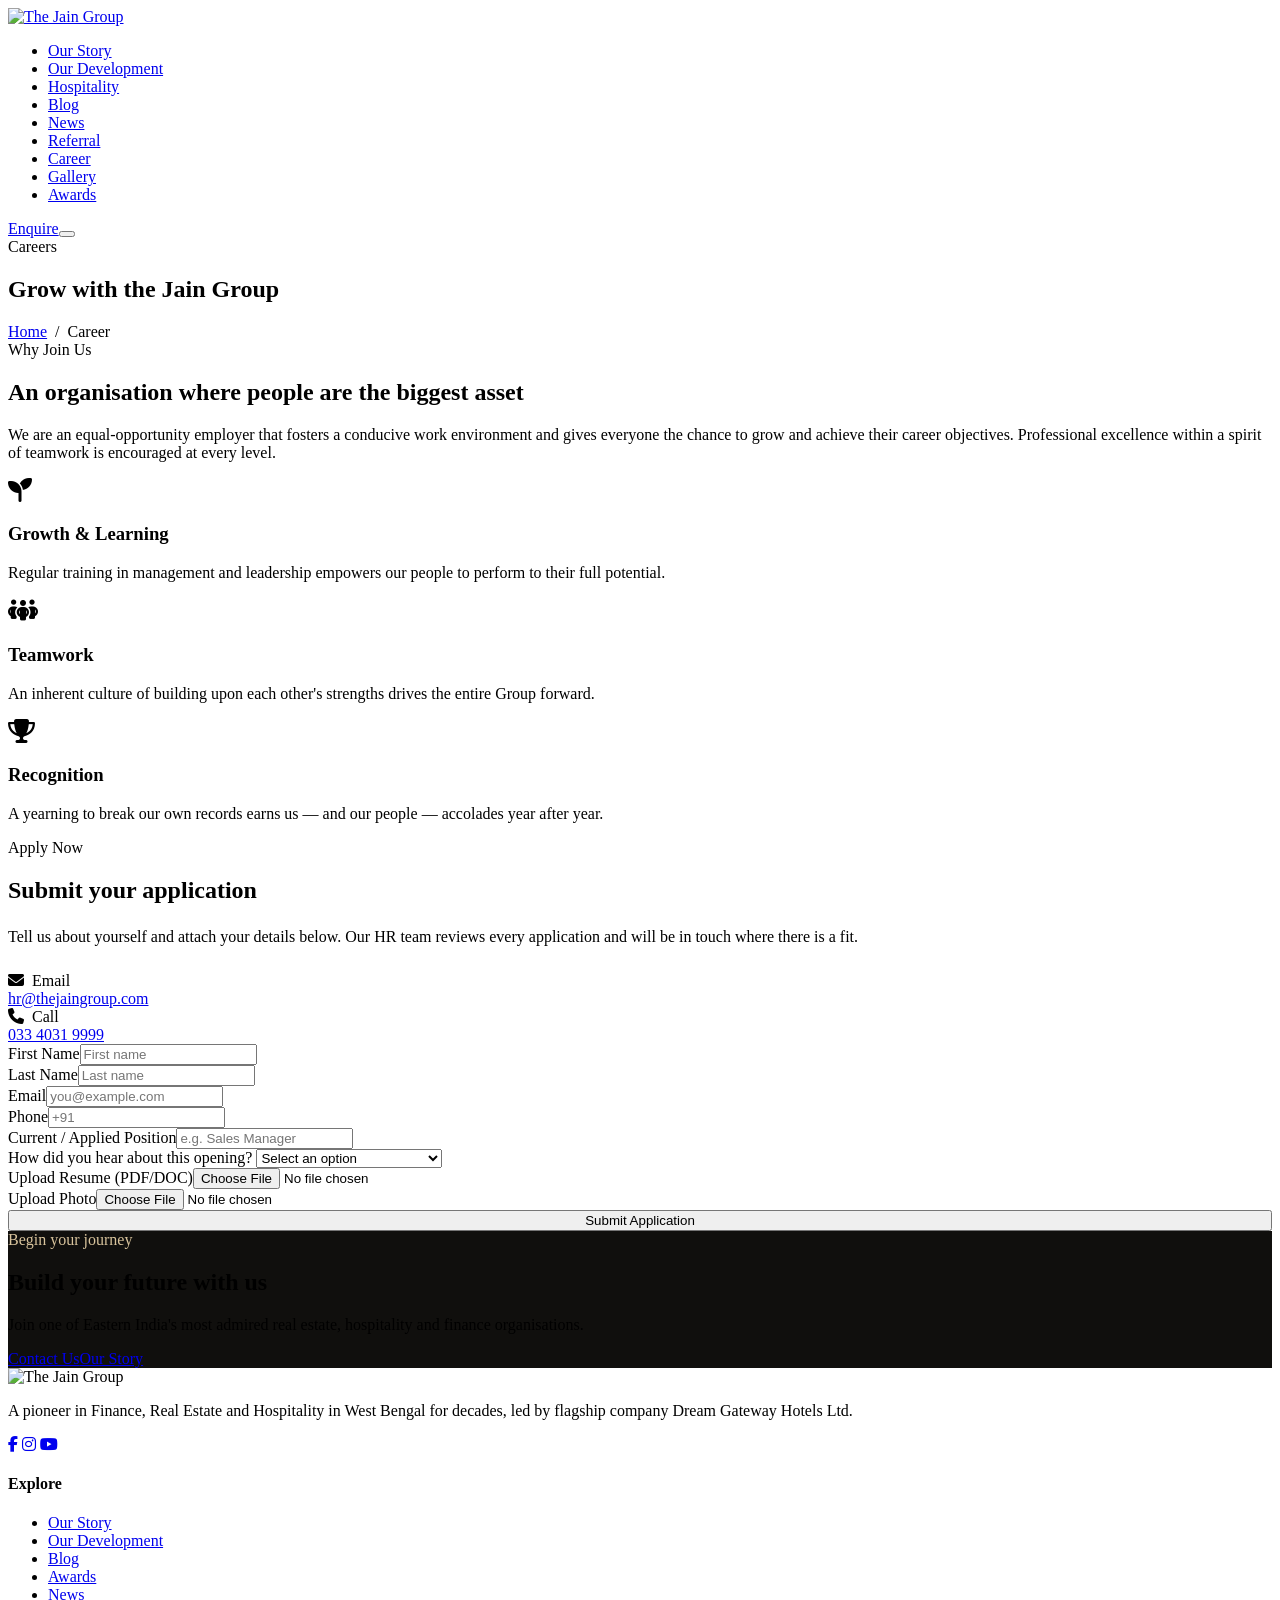
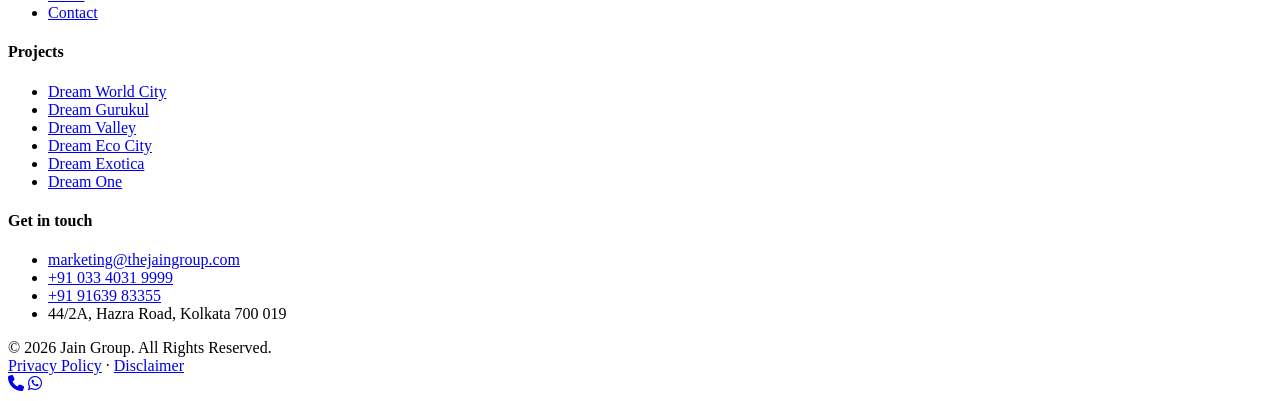
==== career.html @ d40e479f "Add files via upload" ====
<!DOCTYPE html>
<html lang="en">
<head>
<meta charset="UTF-8">
<meta name="viewport" content="width=device-width, initial-scale=1">
<title>Career | The Jain Group</title>
<meta name="description" content="Build your career with the Jain Group — join one of Eastern India's most admired real estate, hospitality and finance organisations.">
<link rel="preconnect" href="https://fonts.googleapis.com">
<link rel="preconnect" href="https://fonts.gstatic.com" crossorigin>
<link href="https://fonts.googleapis.com/css2?family=Marcellus&family=Inter:wght@400;500;600&display=swap" rel="stylesheet">
<link rel="stylesheet" href="https://cdnjs.cloudflare.com/ajax/libs/font-awesome/6.5.1/css/all.min.css">
<link rel="icon" type="image/png" href="favicon.png">
<meta name="author" content="The Jain Group">
<meta name="robots" content="index, follow, max-image-preview:large">
<meta name="keywords" content="Jain Group careers, real estate jobs Kolkata, hospitality jobs Kolkata, work at Jain Group">
<link rel="canonical" href="https://thejaingroup.com/career.html">
<meta property="og:type" content="website">
<meta property="og:site_name" content="The Jain Group">
<meta property="og:title" content="Careers | Work with the Jain Group">
<meta property="og:description" content="Build your career with the Jain Group — join one of Eastern India's most admired real estate, hospitality and finance organisations.">
<meta property="og:url" content="https://thejaingroup.com/career.html">
<meta property="og:image" content="https://thejaingroup.com/images/Our%20Story.jpg">
<meta name="twitter:card" content="summary_large_image">
<meta name="twitter:title" content="Careers | The Jain Group">
<meta name="twitter:description" content="Join one of Eastern India's most admired groups.">
<meta name="twitter:image" content="https://thejaingroup.com/images/Our%20Story.jpg">
<script type="application/ld+json">{"@context":"https://schema.org","@type":"BreadcrumbList","itemListElement":[{"@type":"ListItem","position":1,"name":"Home","item":"https://thejaingroup.com/"},{"@type":"ListItem","position":2,"name":"Career","item":"https://thejaingroup.com/career.html"}]}</script>
<link rel="stylesheet" href="style.css">
</head>
<body>

<header class="site-header">
  <div class="container nav">
    <a href="index.html" class="brand" aria-label="Jain Group — Home"><img src="logo.png" alt="The Jain Group"></a>
    <nav><ul class="nav-links">
      <li><a href="our-story.html">Our Story</a></li>
      <li><a href="our-development.html">Our Development</a></li>
      <li><a href="hospitality.html">Hospitality</a></li>
      <li><a href="blog.html">Blog</a></li>
      <li><a href="news.html">News</a></li>
      <li><a href="referral.html">Referral</a></li>
      <li><a href="career.html" class="active">Career</a></li>
      <li><a href="video-gallery.html">Gallery</a></li>
    <li><a href="awards.html">Awards</a></li></ul></nav>
    <div class="nav-cta"><a href="contact.html" class="btn btn--solid btn--sm">Enquire</a><button class="nav-toggle" aria-label="Menu"><span></span><span></span><span></span></button></div>
  </div>
</header>
<main id="main">
<section class="page-intro">
  <div class="container">
    <span class="eyebrow">Careers</span>
    <h1>Grow with the Jain Group</h1>
    <div class="divider"></div>
    <div class="breadcrumb"><a href="index.html">Home</a> &nbsp;/&nbsp; Career</div>
  </div>
</section>

<section class="section">
  <div class="container">
    <div class="section-head center reveal">
      <span class="eyebrow">Why Join Us</span>
      <h2>An organisation where people are the biggest asset</h2>
      <p>We are an equal-opportunity employer that fosters a conducive work environment and gives everyone the chance to grow and achieve their career objectives. Professional excellence within a spirit of teamwork is encouraged at every level.</p>
    </div>
    <div class="grid grid-3" style="margin-bottom:10px;">
      <div class="value-card reveal"><div class="ic" style="font-size:24px;color:var(--gold-deep);margin-bottom:14px;"><i class="fa-solid fa-seedling"></i></div><h3>Growth &amp; Learning</h3><p>Regular training in management and leadership empowers our people to perform to their full potential.</p></div>
      <div class="value-card reveal"><div class="ic" style="font-size:24px;color:var(--gold-deep);margin-bottom:14px;"><i class="fa-solid fa-people-group"></i></div><h3>Teamwork</h3><p>An inherent culture of building upon each other's strengths drives the entire Group forward.</p></div>
      <div class="value-card reveal"><div class="ic" style="font-size:24px;color:var(--gold-deep);margin-bottom:14px;"><i class="fa-solid fa-trophy"></i></div><h3>Recognition</h3><p>A yearning to break our own records earns us — and our people — accolades year after year.</p></div>
    </div>
  </div>
</section>

<section class="section section--paper2">
  <div class="container contact-grid">
    <div class="contact-info reveal">
      <div class="section-head" style="margin-bottom:24px;"><span class="eyebrow">Apply Now</span><h2>Submit your application</h2></div>
      <p style="color:var(--muted);margin-bottom:26px;">Tell us about yourself and attach your details below. Our HR team reviews every application and will be in touch where there is a fit.</p>
      <div class="ci-block"><div class="ci-label"><i class="fa-solid fa-envelope"></i> &nbsp;Email</div><div class="ci-value"><a href="mailto:hr@thejaingroup.com">hr@thejaingroup.com</a></div></div>
      <div class="ci-block"><div class="ci-label"><i class="fa-solid fa-phone"></i> &nbsp;Call</div><div class="ci-value"><a href="tel:03340319999">033 4031 9999</a></div></div>
    </div>

    <div class="reveal">
      <form class="form" id="enquiryForm" data-form="career" novalidate>
        <div class="form-row">
          <div class="field"><label for="fn">First Name</label><input type="text" id="fn" name="fn" placeholder="First name" required></div>
          <div class="field"><label for="ln">Last Name</label><input type="text" id="ln" name="ln" placeholder="Last name" required></div>
        </div>
        <div class="form-row">
          <div class="field"><label for="em">Email</label><input type="email" id="em" name="em" placeholder="you@example.com" required></div>
          <div class="field"><label for="ph">Phone</label><input type="tel" id="ph" name="ph" placeholder="+91" required></div>
        </div>
        <div class="field"><label for="pos">Current / Applied Position</label><input type="text" id="pos" name="pos" placeholder="e.g. Sales Manager"></div>
        <div class="field"><label for="src">How did you hear about this opening?</label>
          <select id="src" name="src">
            <option value="">Select an option</option>
            <option>Company website</option>
            <option>LinkedIn</option>
            <option>Job portal</option>
            <option>Referral</option>
            <option>Newspaper / Advertisement</option>
            <option>Other</option>
          </select>
        </div>
        <div class="form-row">
          <div class="field"><label for="cv">Upload Resume (PDF/DOC)</label><input type="file" id="cv" name="cv" accept=".pdf,.doc,.docx"></div>
          <div class="field"><label for="pic">Upload Photo</label><input type="file" id="pic" name="pic" accept="image/*"></div>
        </div>
        <button type="submit" class="btn btn--solid" style="width:100%;justify-content:center;">Submit Application</button>
        <p class="form-note" style="display:none;margin-top:18px;color:var(--gold-deep);font-weight:500;"></p>
      </form>
    </div>
  </div>
</section>

<section class="section section--ink cta-band" style="background:#100f0d;">
  <div class="container">
    <span class="eyebrow reveal" style="color:#d8c39c;">Begin your journey</span>
    <h2 class="reveal">Build your future with us</h2>
    <p class="reveal">Join one of Eastern India's most admired real estate, hospitality and finance organisations.</p>
    <div class="actions reveal"><a href="contact.html" class="btn btn--gold">Contact Us</a><a href="our-story.html" class="btn btn--ghost-light">Our Story</a></div>
  </div>
</section>

</main>
<footer class="site-footer">
  <div class="container">
    <div class="footer-top">
      <div>
        <img class="f-logo" src="logo.png" alt="The Jain Group">
        <p>A pioneer in Finance, Real Estate and Hospitality in West Bengal for decades, led by flagship company Dream Gateway Hotels Ltd.</p>
        <div class="social-row">
          <a href="https://www.facebook.com/thejaingroup/" target="_blank" rel="noopener" aria-label="Facebook"><i class="fa-brands fa-facebook-f"></i></a>
          <a href="https://www.instagram.com/jaingroupofficial/" target="_blank" rel="noopener" aria-label="Instagram"><i class="fa-brands fa-instagram"></i></a>
          <a href="https://www.youtube.com/user/marketing2014/videos" target="_blank" rel="noopener" aria-label="YouTube"><i class="fa-brands fa-youtube"></i></a>
        </div>
      </div>
      <div class="footer-col"><h4>Explore</h4><ul><li><a href="our-story.html">Our Story</a></li><li><a href="our-development.html">Our Development</a></li><li><a href="blog.html">Blog</a></li><li><a href="awards.html">Awards</a></li><li><a href="news.html">News</a></li><li><a href="contact.html">Contact</a></li></ul></div>
      <div class="footer-col"><h4>Projects</h4><ul>
        <li><a href="our-development.html">Dream World City</a></li>
        <li><a href="our-development.html">Dream Gurukul</a></li>
        <li><a href="our-development.html">Dream Valley</a></li>
        <li><a href="our-development.html">Dream Eco City</a></li>
        <li><a href="our-development.html">Dream Exotica</a></li>
        <li><a href="our-development.html">Dream One</a></li>
      </ul></div>
      <div class="footer-col"><h4>Get in touch</h4><ul><li><a href="mailto:marketing@thejaingroup.com">marketing@thejaingroup.com</a></li><li><a href="tel:03340319999">+91 033 4031 9999</a></li><li><a href="tel:9163983355">+91 91639 83355</a></li><li>44/2A, Hazra Road, Kolkata 700 019</li></ul></div>
    </div>
    <div class="footer-bottom"><div>© <span id="yr"></span> Jain Group. All Rights Reserved.</div><div><a href="privacy-policy.html">Privacy Policy</a> · <a href="disclaimer.html">Disclaimer</a></div></div>
  </div>
</footer>

<div class="fab-stack">
  <a class="fab fab--call" href="tel:9163983355" aria-label="Call us"><i class="fa-solid fa-phone"></i></a>
  <a class="fab fab--wa" href="https://wa.me/919163983355?text=Interested%20in%20Jain%20Group" target="_blank" rel="noopener" aria-label="WhatsApp"><i class="fa-brands fa-whatsapp"></i></a>
</div>

<script>document.getElementById('yr').textContent=new Date().getFullYear();</script>
<script src="script.js"></script>
</body>
</html>
                               
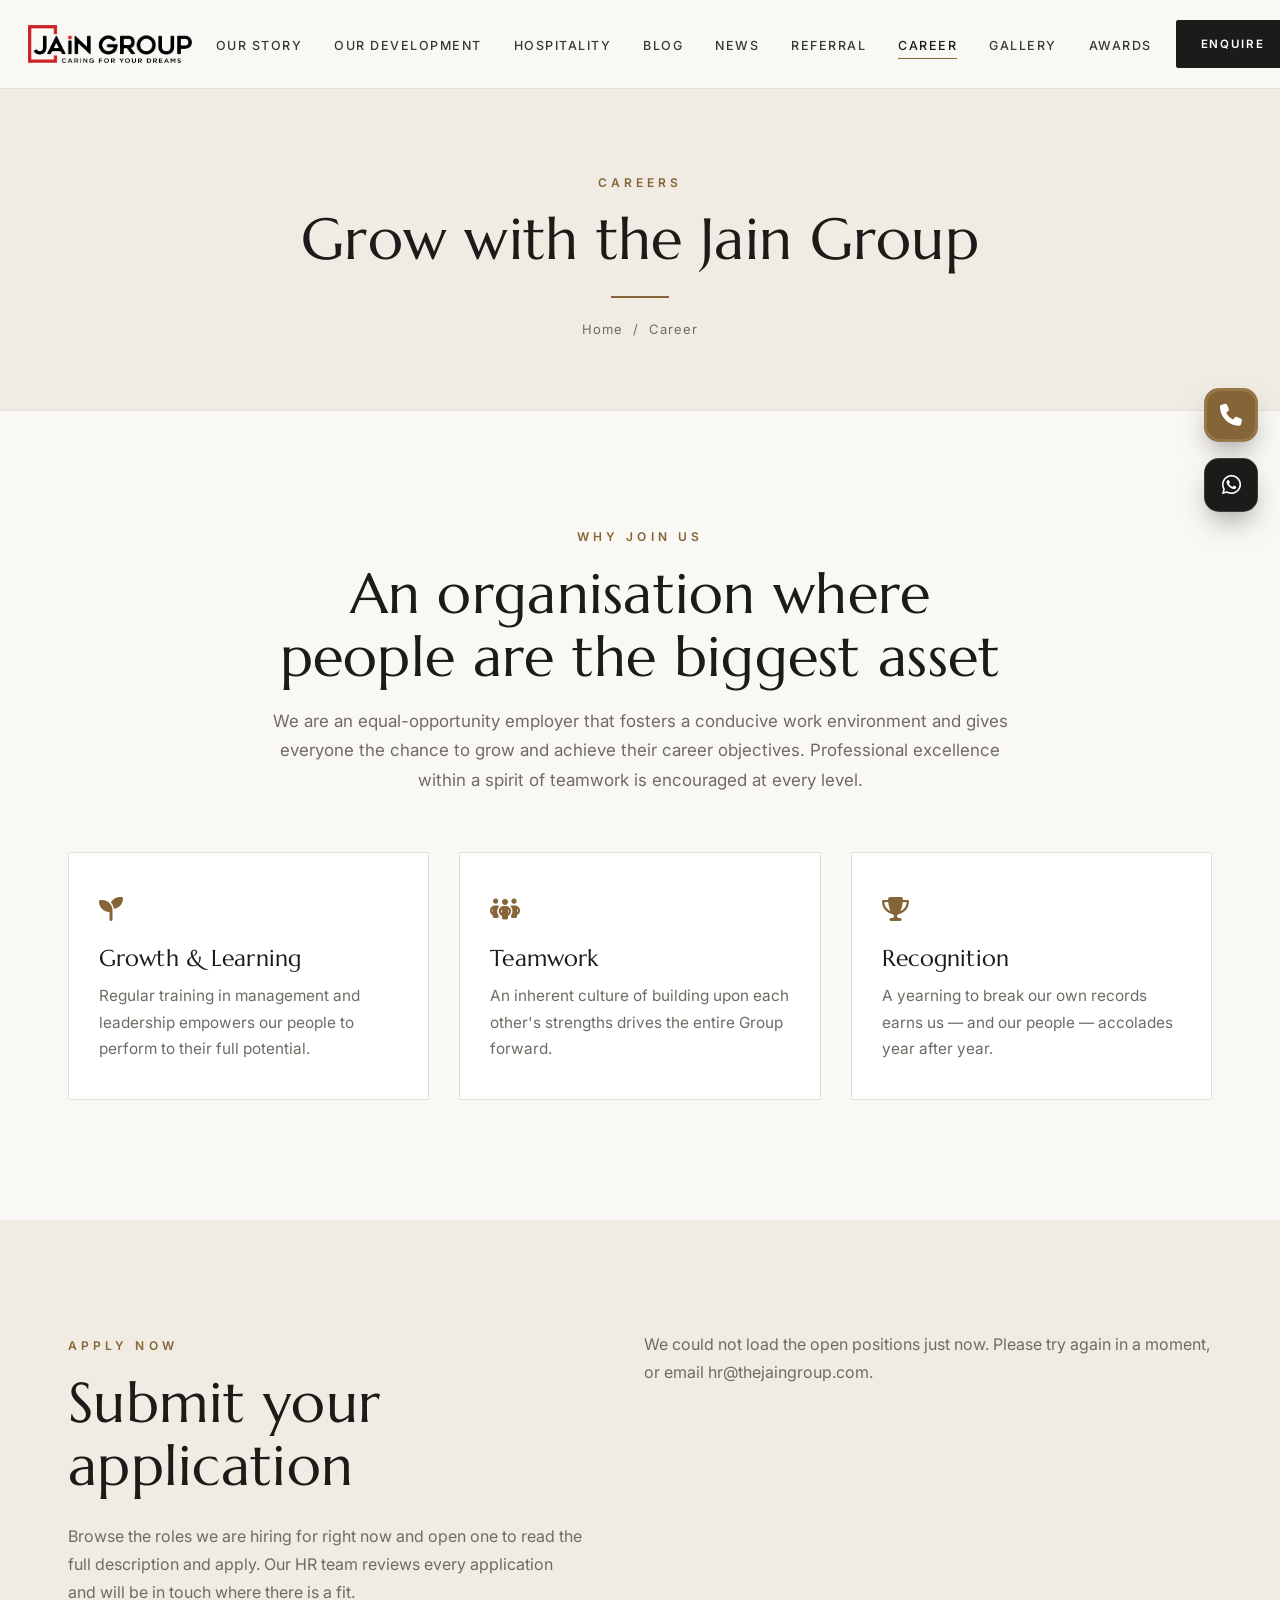
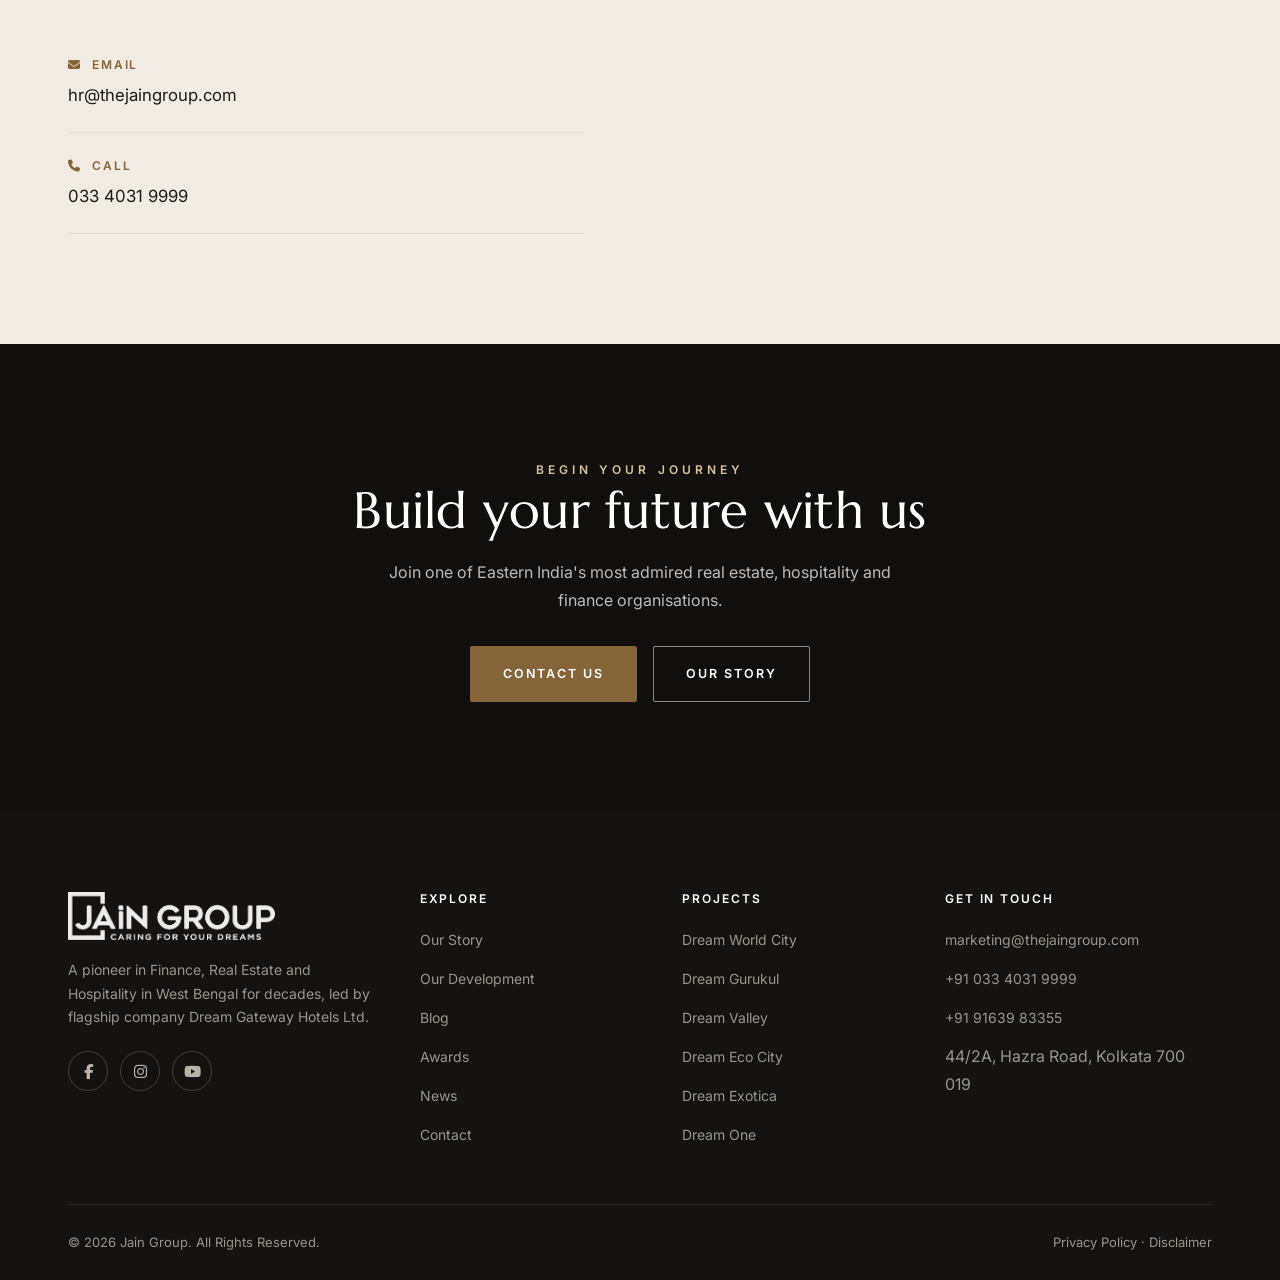
==== commit 33628357: "Careers page: list the open positions instead of a blank application form The Apply Now section held" ====
--- a/career.html
+++ b/career.html
@@ -74,40 +74,27 @@
   <div class="container contact-grid">
     <div class="contact-info reveal">
       <div class="section-head" style="margin-bottom:24px;"><span class="eyebrow">Apply Now</span><h2>Submit your application</h2></div>
-      <p style="color:var(--muted);margin-bottom:26px;">Tell us about yourself and attach your details below. Our HR team reviews every application and will be in touch where there is a fit.</p>
+      <p style="color:var(--muted);margin-bottom:26px;">Browse the roles we are hiring for right now and open one to read the full description and apply. Our HR team reviews every application and will be in touch where there is a fit.</p>
       <div class="ci-block"><div class="ci-label"><i class="fa-solid fa-envelope"></i> &nbsp;Email</div><div class="ci-value"><a href="mailto:hr@thejaingroup.com">hr@thejaingroup.com</a></div></div>
       <div class="ci-block"><div class="ci-label"><i class="fa-solid fa-phone"></i> &nbsp;Call</div><div class="ci-value"><a href="tel:03340319999">033 4031 9999</a></div></div>
     </div>
 
     <div class="reveal">
-      <form class="form" id="enquiryForm" data-form="career" novalidate>
-        <div class="form-row">
-          <div class="field"><label for="fn">First Name</label><input type="text" id="fn" name="fn" placeholder="First name" required></div>
-          <div class="field"><label for="ln">Last Name</label><input type="text" id="ln" name="ln" placeholder="Last name" required></div>
-        </div>
-        <div class="form-row">
-          <div class="field"><label for="em">Email</label><input type="email" id="em" name="em" placeholder="you@example.com" required></div>
-          <div class="field"><label for="ph">Phone</label><input type="tel" id="ph" name="ph" placeholder="+91" required></div>
-        </div>
-        <div class="field"><label for="pos">Current / Applied Position</label><input type="text" id="pos" name="pos" placeholder="e.g. Sales Manager"></div>
-        <div class="field"><label for="src">How did you hear about this opening?</label>
-          <select id="src" name="src">
-            <option value="">Select an option</option>
-            <option>Company website</option>
-            <option>LinkedIn</option>
-            <option>Job portal</option>
-            <option>Referral</option>
-            <option>Newspaper / Advertisement</option>
-            <option>Other</option>
-          </select>
-        </div>
-        <div class="form-row">
-          <div class="field"><label for="cv">Upload Resume (PDF/DOC)</label><input type="file" id="cv" name="cv" accept=".pdf,.doc,.docx"></div>
-          <div class="field"><label for="pic">Upload Photo</label><input type="file" id="pic" name="pic" accept="image/*"></div>
-        </div>
-        <button type="submit" class="btn btn--solid" style="width:100%;justify-content:center;">Submit Application</button>
-        <p class="form-note" style="display:none;margin-top:18px;color:var(--gold-deep);font-weight:500;"></p>
-      </form>
+      <!-- THE OPEN POSITIONS, in place of a blank application form.
+
+           The form that used to sit here asked for a name, a CV and a free-text "position you are
+           applying for" - which meant somebody could apply for a role that was never open, and
+           every application arrived needing a human to work out what it was for. Each position now
+           has its own page with its own description, and applying happens there, against a real
+           requisition. That is also what makes the application land in the right place by itself.
+
+           The list is fetched, not written into this file, so a position opening or closing changes
+           this page with no edit and no deploy. There is still no database key on this site: the
+           career-apply function answers with the title, department, location, vacancies and the
+           slug to open, and nothing else. -->
+      <div id="openRoles" class="open-roles" aria-live="polite">
+        <p style="color:var(--muted);">Loading open positions&hellip;</p>
+      </div>
     </div>
   </div>
 </section>
@@ -154,7 +141,78 @@
   <a class="fab fab--wa" href="https://wa.me/919163983355?text=Interested%20in%20Jain%20Group" target="_blank" rel="noopener" aria-label="WhatsApp"><i class="fa-brands fa-whatsapp"></i></a>
 </div>
 
+<style>
+  .open-roles .role-card{display:flex;align-items:center;gap:18px;justify-content:space-between;
+    background:#fff;border:1px solid rgba(0,0,0,.09);border-radius:10px;padding:18px 20px;
+    margin-bottom:12px;transition:border-color .18s,box-shadow .18s,transform .18s}
+  .open-roles .role-card:hover{border-color:var(--gold-deep);box-shadow:0 6px 22px rgba(0,0,0,.07);
+    transform:translateY(-1px)}
+  .open-roles .role-title{font-size:17px;font-weight:600;margin:0 0 6px}
+  .open-roles .role-meta{color:var(--muted);font-size:13.5px;margin:0}
+  .open-roles .role-meta span{white-space:nowrap}
+  .open-roles .role-meta span+span:before{content:"\00b7";margin:0 8px}
+  .open-roles .role-go{flex:none}
+  @media(max-width:560px){
+    .open-roles .role-card{flex-direction:column;align-items:flex-start;gap:12px}
+    .open-roles .role-go{width:100%;justify-content:center}
+  }
+</style>
 <script>document.getElementById('yr').textContent=new Date().getFullYear();</script>
+<script>
+/* Open positions for the Apply Now section. Same single endpoint the individual position pages
+   use - no database key on this site. */
+(function () {
+  var API = 'https://rkxsgtauigjrpcjkmccu.supabase.co/functions/v1/career-apply';
+  var box = document.getElementById('openRoles');
+  if (!box) return;
+
+  function esc(v) {
+    return String(v == null ? '' : v)
+      .replace(/&/g, '&amp;').replace(/</g, '&lt;').replace(/>/g, '&gt;')
+      .replace(/"/g, '&quot;');
+  }
+  // Everything here is written by HR, but it is still put on a public page through innerHTML, so
+  // it is escaped the same as anything else would be.
+  function card(p) {
+    var bits = [];
+    if (p.department) bits.push('<span>' + esc(p.department) + '</span>');
+    if (p.location)   bits.push('<span>' + esc(p.location) + '</span>');
+    if (p.experience) bits.push('<span>' + esc(p.experience) + '</span>');
+    if (p.vacancies)  bits.push('<span>' + esc(p.vacancies) + ' opening' + (String(p.vacancies) === '1' ? '' : 's') + '</span>');
+    // career-position.html, not career-post.html: that is the page that is actually deployed, and
+    // the one JAIN-E's own 'Careers Page link' points at. It renders whichever position ?slug= names.
+    var href = 'career-position.html?slug=' + encodeURIComponent(p.slug || '');
+    return '<div class="role-card">'
+      + '<div><h3 class="role-title">' + esc(p.job_title || 'Open position') + '</h3>'
+      + '<p class="role-meta">' + (bits.join('') || '&nbsp;') + '</p></div>'
+      + '<a class="btn btn--solid btn--sm role-go" href="' + href + '">View &amp; Apply</a>'
+      + '</div>';
+  }
+  function message(text) {
+    box.innerHTML = '<p style="color:var(--muted);">' + esc(text) + '</p>';
+  }
+
+  fetch(API, {
+    method: 'POST',
+    headers: { 'Content-Type': 'application/json' },
+    body: JSON.stringify({ action: 'list' })
+  })
+    .then(function (r) { return r.json(); })
+    .then(function (out) {
+      var list = (out && out.positions) || [];
+      if (!list.length) {
+        /* Nothing open is a normal state, not a failure. The email and phone number are in the
+           column beside this one, so there is still somewhere to go. */
+        message('There are no open positions at the moment. Do write to us anyway — we are always glad to hear from good people.');
+        return;
+      }
+      box.innerHTML = list.map(card).join('');
+    })
+    .catch(function () {
+      message('We could not load the open positions just now. Please try again in a moment, or email hr@thejaingroup.com.');
+    });
+})();
+</script>
 <script src="script.js"></script>
 </body>
 </html>
--- a/style.css
+++ b/style.css
@@ -0,0 +1,417 @@
+/* ============================================================
+   The Jain Group — Premium redesign v2
+   Display: Marcellus · Body: Inter · Refined neutrals
+   ============================================================ */
+
+:root {
+  --ink:#1c1b19; --ink-soft:#3a3834; --muted:#6f6b64;
+  --line:#e4dfd6; --paper:#faf8f4; --paper-2:#f1ece3; --white:#fff;
+  --gold:#a9854f; --gold-deep:#856437;
+  --shadow:0 18px 50px -25px rgba(28,27,25,.45);
+  --shadow-sm:0 10px 30px -18px rgba(28,27,25,.4);
+  --serif:"Marcellus",Georgia,"Times New Roman",serif;
+  --sans:"Inter",-apple-system,BlinkMacSystemFont,"Segoe UI",sans-serif;
+  --container:1200px; --radius:2px; --ease:cubic-bezier(.22,.61,.36,1);
+}
+*,*::before,*::after{box-sizing:border-box;margin:0;padding:0;-webkit-tap-highlight-color:transparent;}
+html{scroll-behavior:smooth;}
+:focus{outline:none;}
+:focus-visible{outline:2px solid var(--gold-deep);outline-offset:2px;border-radius:2px;}
+button,a,input,select,textarea,.tab-btn,.nav-toggle{-webkit-tap-highlight-color:transparent;}
+body{font-family:var(--sans);color:var(--ink-soft);background:var(--paper);line-height:1.75;font-size:16px;-webkit-font-smoothing:antialiased;overflow-x:hidden;}
+img{max-width:100%;display:block;}
+a{color:inherit;text-decoration:none;}
+h1,h2,h3,h4{font-family:var(--serif);color:var(--ink);font-weight:400;line-height:1.12;letter-spacing:.005em;}
+.container{width:100%;max-width:var(--container);margin:0 auto;padding:0 28px;}
+.eyebrow{font-family:var(--sans);font-size:12px;letter-spacing:.34em;text-transform:uppercase;color:var(--gold-deep);font-weight:600;display:inline-block;}
+
+.section{padding:110px 0;}
+.section--tight{padding:84px 0;}
+.section--paper2{background:var(--paper-2);}
+.section--ink{background:var(--ink);color:#d9d4ca;}
+.section--ink h1,.section--ink h2,.section--ink h3,.section--ink h4{color:#fff;}
+.section-head{max-width:740px;margin-bottom:56px;}
+.section-head.center{margin-left:auto;margin-right:auto;text-align:center;}
+.section-head h2{font-size:clamp(2.3rem,4.6vw,3.5rem);margin:14px 0 18px;}
+.section-head p{color:var(--muted);font-size:1.06rem;}
+
+/* Buttons */
+.btn{display:inline-flex;align-items:center;gap:10px;font-family:var(--sans);font-size:12.5px;font-weight:600;letter-spacing:.16em;text-transform:uppercase;padding:16px 32px;border:1px solid var(--ink);color:var(--ink);background:transparent;cursor:pointer;transition:all .35s var(--ease);border-radius:var(--radius);}
+.btn:hover{background:var(--ink);color:#fff;}
+.btn--solid{background:var(--ink);color:#fff;}
+.btn--solid:hover{background:var(--gold-deep);border-color:var(--gold-deep);}
+.btn--gold{background:var(--gold-deep);border-color:var(--gold-deep);color:#fff;}
+.btn--gold:hover{background:var(--gold);border-color:var(--gold);}
+.btn--ghost-light{border-color:rgba(255,255,255,.5);color:#fff;}
+.btn--ghost-light:hover{background:#fff;color:var(--ink);border-color:#fff;}
+.btn--sm{padding:13px 24px;font-size:11.5px;}
+.link-arrow{font-family:var(--sans);font-size:12.5px;font-weight:600;letter-spacing:.14em;text-transform:uppercase;color:var(--ink);display:inline-flex;align-items:center;gap:9px;transition:gap .3s var(--ease),color .3s;}
+.link-arrow i{font-size:12px;transition:transform .3s var(--ease);}
+.card:hover .link-arrow{color:var(--gold-deep);}
+.card:hover .link-arrow i{transform:translateX(5px);}
+.link-arrow:hover{color:var(--gold-deep);}
+.link-arrow:hover i{transform:translateX(5px);}
+
+/* Header */
+.site-header{position:sticky;top:0;z-index:100;background:rgba(250,248,244,.9);backdrop-filter:blur(12px);border-bottom:1px solid var(--line);transition:background .3s,box-shadow .3s;}
+.site-header.scrolled{box-shadow:var(--shadow-sm);}
+.site-header .container{max-width:none;}
+.nav{display:flex;align-items:center;justify-content:space-between;height:88px;gap:24px;}
+.nav>nav{flex:1;display:flex;justify-content:center;}
+.brand{display:flex;align-items:center;flex-shrink:0;}
+.brand img{height:38px;width:auto;}
+.nav-links{display:flex;align-items:center;gap:32px;list-style:none;}
+.nav-toggle.open span:nth-child(1){transform:translateY(7px) rotate(45deg);}
+.nav-toggle.open span:nth-child(2){opacity:0;}
+.nav-toggle.open span:nth-child(3){transform:translateY(-7px) rotate(-45deg);}
+.nav-links a{font-family:var(--sans);font-size:12.5px;font-weight:500;letter-spacing:.12em;text-transform:uppercase;color:var(--ink-soft);position:relative;padding:6px 0;transition:color .25s;white-space:nowrap;}
+.nav-links a::after{content:"";position:absolute;left:0;bottom:0;width:0;height:1px;background:var(--gold-deep);transition:width .3s var(--ease);}
+.nav-links a:hover,.nav-links a.active{color:var(--ink);}
+.nav-links a:hover::after,.nav-links a.active::after{width:100%;}
+.nav-cta{display:flex;align-items:center;gap:16px;}
+.nav-toggle{display:none;flex-direction:column;gap:5px;background:none;border:none;cursor:pointer;padding:8px;}
+.nav-toggle span{width:24px;height:2px;background:var(--ink);transition:.3s;}
+
+/* Hero — clean image, no overlay text */
+.hero{position:relative;height:90vh;min-height:560px;overflow:hidden;}
+.hero img{width:100%;height:100%;object-fit:cover;}
+.hero::after{content:"";position:absolute;inset:0;background:linear-gradient(180deg,rgba(20,19,17,.12) 0%,rgba(20,19,17,0) 30%,rgba(20,19,17,.28) 100%);}
+.hero__cue{position:absolute;left:50%;bottom:26px;transform:translateX(-50%);z-index:2;color:rgba(255,255,255,.85);font-size:20px;animation:bob 2s var(--ease) infinite;}
+@keyframes bob{0%,100%{transform:translate(-50%,0);}50%{transform:translate(-50%,8px);}}
+
+/* Page intro (subpages) — no photo, refined */
+.page-intro{background:var(--paper-2);border-bottom:1px solid var(--line);padding:78px 0 70px;text-align:center;}
+.page-intro h1{font-size:clamp(2.2rem,4.6vw,3.6rem);margin-top:12px;}
+.page-intro .divider{width:58px;height:2px;background:var(--gold-deep);margin:24px auto 0;}
+.breadcrumb{font-size:13px;letter-spacing:.08em;color:var(--muted);margin-top:20px;}
+.breadcrumb a:hover{color:var(--ink);}
+
+/* Cards */
+.grid{display:grid;gap:30px;}
+.grid-3{grid-template-columns:repeat(3,1fr);}
+.grid-2{grid-template-columns:repeat(2,1fr);}
+.card{background:var(--white);border:1px solid var(--line);border-radius:var(--radius);overflow:hidden;transition:transform .45s var(--ease),box-shadow .45s var(--ease);display:flex;flex-direction:column;color:inherit;}
+.card:hover{transform:translateY(-6px);box-shadow:var(--shadow);}
+.card__media{position:relative;aspect-ratio:4/3;overflow:hidden;}
+.card__media img{width:100%;height:100%;object-fit:cover;transition:transform .8s var(--ease);}
+.card:hover .card__media img{transform:scale(1.06);}
+.card__tag{position:absolute;top:16px;left:16px;background:rgba(255,255,255,.92);color:var(--ink);font-size:10.5px;letter-spacing:.14em;text-transform:uppercase;font-weight:600;padding:7px 13px;border-radius:2px;}
+.card__tag--sold{background:var(--ink);color:#fff;}
+.card__body{padding:26px 26px 28px;display:flex;flex-direction:column;flex:1;}
+.card__body h3{font-size:1.7rem;margin-bottom:4px;}
+.card__loc{font-size:13px;color:var(--muted);letter-spacing:.04em;margin-bottom:16px;}
+.card__meta{list-style:none;border-top:1px solid var(--line);padding-top:16px;margin-bottom:20px;display:grid;gap:8px;}
+.card__meta li{display:flex;justify-content:space-between;font-size:13.5px;gap:14px;}
+.card__meta li span:first-child{color:var(--muted);}
+.card__meta li span:last-child{color:var(--ink);font-weight:500;text-align:right;}
+.card__price{font-family:var(--serif);font-size:1.4rem;color:var(--gold-deep);margin-bottom:18px;}
+.card .link-arrow{margin-top:auto;}
+
+/* Horizontal scroller (Exclusive Offers) */
+.scroller{position:relative;}
+.scroller-head{display:flex;justify-content:space-between;align-items:flex-end;gap:24px;margin-bottom:34px;flex-wrap:wrap;}
+.scroller-controls{display:flex;gap:10px;}
+.scroller-controls button{width:48px;height:48px;border-radius:50%;border:1px solid var(--line);background:var(--white);color:var(--ink);cursor:pointer;font-size:15px;display:flex;align-items:center;justify-content:center;transition:.25s;}
+.scroller-controls button:hover{background:var(--ink);color:#fff;border-color:var(--ink);}
+.offers-track{display:flex;gap:26px;overflow-x:auto;scroll-snap-type:x mandatory;padding:6px 2px 24px;scroll-behavior:smooth;-webkit-overflow-scrolling:touch;}
+.offers-track::-webkit-scrollbar{height:5px;}
+.offers-track::-webkit-scrollbar-track{background:var(--line);border-radius:10px;}
+.offers-track::-webkit-scrollbar-thumb{background:var(--gold-deep);border-radius:10px;}
+.offers-track .card{flex:0 0 350px;scroll-snap-align:start;}
+@media (max-width:480px){.offers-track .card{flex:0 0 84%;}}
+
+/* Feature split */
+.feature-split{display:grid;grid-template-columns:1.05fr .95fr;gap:64px;align-items:center;}
+.feature-split__media{position:relative;}
+.feature-split__media img{border-radius:var(--radius);box-shadow:var(--shadow);aspect-ratio:4/3;object-fit:cover;width:100%;}
+.feature-split__media .badge{position:absolute;bottom:-28px;right:-10px;background:var(--ink);color:#fff;padding:26px 30px;border-radius:var(--radius);box-shadow:var(--shadow);}
+.feature-split__media .badge .n{font-family:var(--serif);font-size:2.6rem;line-height:1;color:#fff;}
+.feature-split__media .badge .l{font-size:11px;letter-spacing:.16em;text-transform:uppercase;color:rgba(255,255,255,.75);margin-top:6px;}
+.feature-split h2{font-size:clamp(2rem,4vw,3rem);margin:14px 0 22px;}
+.feature-split p{color:var(--muted);margin-bottom:18px;}
+
+/* Legacy section (icons) — light treatment */
+.legacy{display:grid;grid-template-columns:repeat(4,1fr);gap:28px;}
+.legacy .item{text-align:center;padding:18px 14px;}
+.legacy .ic{width:78px;height:78px;border-radius:50%;border:1px solid var(--line);background:var(--white);display:flex;align-items:center;justify-content:center;margin:0 auto 22px;color:var(--gold-deep);font-size:27px;transition:.35s var(--ease);box-shadow:var(--shadow-sm);}
+.legacy .item:hover .ic{background:var(--gold-deep);border-color:var(--gold-deep);color:#fff;transform:translateY(-4px);}
+.legacy .n{font-family:var(--serif);font-size:clamp(2.4rem,4vw,3.3rem);color:var(--ink);line-height:1;}
+.legacy .l{font-size:12px;letter-spacing:.16em;text-transform:uppercase;color:var(--muted);margin-top:12px;}
+
+/* Why Jain Group */
+.why-grid{gap:44px 30px;}
+.why-item{padding:4px 2px;}
+.why-ic{width:64px;height:64px;border-radius:50%;border:1px solid rgba(255,255,255,.16);display:flex;align-items:center;justify-content:center;color:var(--gold);font-size:25px;margin-bottom:22px;transition:.35s var(--ease);}
+.why-item:hover .why-ic{background:var(--gold-deep);border-color:var(--gold-deep);color:#fff;transform:translateY(-5px);}
+.why-item h3{font-size:1.5rem;margin-bottom:10px;}
+.why-item p{color:rgba(255,255,255,.66);font-size:.97rem;line-height:1.7;}
+
+/* Awards & Recognition */
+.awards-grid{gap:30px;}
+.award-card{background:var(--white);border:1px solid var(--line);border-radius:var(--radius);padding:40px 30px;text-align:center;transition:transform .4s var(--ease),box-shadow .4s var(--ease);}
+.award-card:hover{transform:translateY(-6px);box-shadow:var(--shadow);}
+.award-ic{width:68px;height:68px;border-radius:50%;background:var(--paper-2);color:var(--gold-deep);display:flex;align-items:center;justify-content:center;font-size:28px;margin:0 auto 20px;transition:.35s var(--ease);}
+.award-card:hover .award-ic{background:var(--gold-deep);color:#fff;transform:translateY(-3px);}
+.award-year{font-family:var(--sans);font-size:11.5px;letter-spacing:.2em;text-transform:uppercase;color:var(--gold-deep);font-weight:600;margin-bottom:8px;}
+.award-card h3{font-size:1.4rem;margin-bottom:8px;line-height:1.2;}
+.award-card p{color:var(--muted);font-size:.95rem;}
+
+/* Blog listing */
+.blog-card .card__media{aspect-ratio:16/10;}
+.blog-card .card__tag{background:rgba(20,19,17,.82);color:#fff;}
+.blog-date{font-size:11.5px;letter-spacing:.12em;text-transform:uppercase;color:var(--gold-deep);font-weight:600;margin-bottom:10px;}
+.blog-card h3{font-size:1.4rem;line-height:1.22;margin-bottom:10px;}
+.blog-excerpt{color:var(--muted);font-size:.95rem;margin-bottom:18px;line-height:1.65;}
+.blog-empty{text-align:center;color:var(--muted);padding:40px 0;}
+.blog-card{animation:cardIn .5s var(--ease);}
+@keyframes cardIn{from{opacity:0;transform:translateY(16px);}to{opacity:1;transform:none;}}
+.blog-pagination{display:flex;justify-content:center;gap:8px;margin-top:54px;flex-wrap:wrap;}
+.page-btn{min-width:44px;height:44px;border:1px solid var(--line);background:var(--white);color:var(--ink-soft);font-family:var(--sans);font-size:14px;font-weight:500;border-radius:2px;cursor:pointer;display:flex;align-items:center;justify-content:center;transition:.2s;padding:0 12px;}
+.page-btn:hover:not(:disabled){border-color:var(--gold-deep);color:var(--gold-deep);}
+.page-btn.active{background:var(--ink);color:#fff;border-color:var(--ink);}
+.page-btn:disabled{opacity:.4;cursor:not-allowed;}
+
+/* Blog post */
+.post-wrap{max-width:820px;margin:0 auto;}
+.post-cover{width:100%;aspect-ratio:16/9;object-fit:cover;border-radius:var(--radius);box-shadow:var(--shadow-sm);margin-bottom:34px;}
+.post-tag{display:inline-block;font-size:12px;letter-spacing:.14em;text-transform:uppercase;color:var(--gold-deep);font-weight:600;margin-bottom:14px;}
+.post-title{font-size:clamp(2rem,4.6vw,3rem);line-height:1.12;margin-bottom:16px;}
+.post-meta{font-size:13.5px;letter-spacing:.04em;color:var(--muted);border-bottom:1px solid var(--line);padding-bottom:24px;margin-bottom:32px;}
+.post-body p{font-size:1.08rem;line-height:1.85;color:var(--ink-soft);margin-bottom:22px;}
+.post-body h3{font-size:1.5rem;margin:36px 0 14px;}
+.post-body ul{margin:0 0 22px 22px;}
+.post-body li{margin-bottom:10px;color:var(--ink-soft);line-height:1.8;font-size:1.05rem;}
+.post-back{margin-top:40px;}
+
+/* Tabs */
+.tabs{display:flex;flex-wrap:wrap;gap:8px;border-bottom:1px solid var(--line);margin-bottom:44px;}
+.tab-btn{font-family:var(--sans);font-size:12.5px;font-weight:600;letter-spacing:.12em;text-transform:uppercase;padding:16px 22px;background:none;border:none;border-bottom:2px solid transparent;color:var(--muted);cursor:pointer;transition:.25s;}
+.tab-btn:hover{color:var(--ink);}
+.tab-btn.active{color:var(--ink);border-color:var(--gold-deep);}
+.tab-panel{display:none;animation:fade .5s var(--ease);}
+.tab-panel.active{display:block;}
+@keyframes fade{from{opacity:0;transform:translateY(10px);}to{opacity:1;transform:none;}}
+
+/* Testimonials — brick layout (3 + 2 centered) */
+.quote-grid{display:flex;flex-wrap:wrap;justify-content:center;gap:28px;}
+.quote{flex:0 1 calc(33.333% - 19px);background:var(--white);border:1px solid var(--line);border-radius:var(--radius);padding:38px 32px;position:relative;}
+.quote .mark{font-family:var(--serif);font-size:4rem;line-height:.6;color:var(--paper-2);position:absolute;top:26px;right:26px;}
+.quote p{font-size:1.02rem;color:var(--ink-soft);margin-bottom:22px;position:relative;z-index:1;}
+.quote .who{font-family:var(--serif);font-size:1.2rem;color:var(--ink);}
+.quote .role{font-size:12.5px;color:var(--muted);}
+
+/* Timeline */
+.timeline{position:relative;max-width:860px;margin:0 auto;}
+.timeline::before{content:"";position:absolute;left:120px;top:0;bottom:0;width:1px;background:var(--line);}
+.tl-item{position:relative;padding:0 0 40px 170px;}
+.tl-item::before{content:"";position:absolute;left:114px;top:6px;width:13px;height:13px;border-radius:50%;background:var(--gold-deep);box-shadow:0 0 0 5px var(--paper);}
+.tl-year{position:absolute;left:0;top:0;font-family:var(--serif);font-size:1.7rem;color:var(--ink);width:100px;text-align:right;}
+.tl-item p{color:var(--ink-soft);}
+
+/* News */
+.news-item{display:grid;grid-template-columns:150px 1fr;gap:28px;padding:30px 0;border-top:1px solid var(--line);align-items:start;}
+.news-item:last-child{border-bottom:1px solid var(--line);}
+.news-date{font-size:13px;letter-spacing:.08em;text-transform:uppercase;color:var(--gold-deep);font-weight:600;padding-top:5px;}
+.news-item h3{font-size:1.55rem;margin-bottom:10px;}
+.news-item p{color:var(--muted);margin-bottom:14px;}
+
+/* Leadership */
+.leader{display:grid;grid-template-columns:280px 1fr;gap:40px;align-items:start;margin-bottom:52px;}
+.leader img{aspect-ratio:3/4;object-fit:cover;border-radius:var(--radius);box-shadow:var(--shadow-sm);}
+.leader h3{font-size:1.9rem;}
+.leader .pos{font-size:12.5px;letter-spacing:.14em;text-transform:uppercase;color:var(--gold-deep);font-weight:600;margin:6px 0 18px;}
+.leader p{color:var(--ink-soft);margin-bottom:14px;}
+
+/* Value cards */
+.value-card{background:var(--white);border:1px solid var(--line);padding:36px 30px;border-radius:var(--radius);}
+.value-card .num{font-family:var(--serif);font-size:1.5rem;color:var(--gold-deep);}
+.value-card h3{font-size:1.45rem;margin:12px 0 12px;}
+.value-card p{color:var(--muted);font-size:.96rem;}
+
+/* Hotel */
+.hotel{display:grid;grid-template-columns:1fr 1fr;gap:56px;align-items:center;margin-bottom:90px;}
+.hotel:last-child{margin-bottom:0;}
+.hotel.reverse .hotel__media{order:2;}
+.hotel__media img{border-radius:var(--radius);box-shadow:var(--shadow);aspect-ratio:4/3;object-fit:cover;width:100%;}
+.hotel h3{font-size:2.1rem;margin:12px 0 18px;}
+.hotel p{color:var(--ink-soft);margin-bottom:18px;}
+
+/* Contact */
+.contact-grid{display:grid;grid-template-columns:1fr 1.1fr;gap:60px;}
+.contact-info .ci-block{padding:22px 0;border-bottom:1px solid var(--line);}
+.contact-info .ci-block:first-child{padding-top:0;}
+.contact-info .ci-label{font-size:12px;letter-spacing:.16em;text-transform:uppercase;color:var(--gold-deep);font-weight:600;margin-bottom:6px;}
+.contact-info .ci-value{font-size:1.05rem;color:var(--ink);}
+.form{background:var(--white);border:1px solid var(--line);padding:42px;border-radius:var(--radius);box-shadow:var(--shadow-sm);}
+.form-row{display:grid;grid-template-columns:1fr 1fr;gap:18px;}
+.field{margin-bottom:20px;}
+.field label{display:block;font-size:12px;letter-spacing:.1em;text-transform:uppercase;color:var(--muted);margin-bottom:8px;font-weight:600;}
+.field input,.field select,.field textarea{width:100%;padding:14px 16px;border:1px solid var(--line);background:var(--paper);font-family:var(--sans);font-size:15px;color:var(--ink);border-radius:var(--radius);transition:border .25s;}
+.field input:focus,.field select:focus,.field textarea:focus{outline:none;border-color:var(--gold-deep);}
+.field textarea{resize:vertical;min-height:120px;}
+.field label .req{color:#c0492f;font-weight:700;}
+/* File input */
+.field input[type=file]{padding:9px 12px;cursor:pointer;color:var(--muted);font-size:13.5px;}
+.field input[type=file]::file-selector-button{font-family:var(--sans);font-size:11px;font-weight:600;letter-spacing:.1em;text-transform:uppercase;color:#fff;background:var(--ink);border:none;padding:10px 18px;border-radius:2px;margin-right:14px;cursor:pointer;transition:background .25s;}
+.field input[type=file]::file-selector-button:hover{background:var(--gold-deep);}
+/* Form steps (numbered) */
+.form-step{display:flex;align-items:center;gap:14px;margin:0 0 26px;}
+.form-step+.form-row,.form-step+.field{margin-top:0;}
+.form-step .num{width:28px;height:28px;border-radius:50%;background:var(--ink);color:#fff;font-size:12px;font-weight:600;display:flex;align-items:center;justify-content:center;flex-shrink:0;}
+.form-step .step-label{font-family:var(--sans);font-size:12px;letter-spacing:.18em;text-transform:uppercase;color:var(--ink);font-weight:600;white-space:nowrap;}
+.form-step .line{flex:1;height:1px;background:var(--line);}
+.form-step--two{margin-top:38px;}
+.form-consent{display:flex;gap:11px;align-items:flex-start;margin:6px 0 24px;font-size:13px;color:var(--muted);line-height:1.5;}
+.form-consent input{margin-top:3px;width:17px;height:17px;flex-shrink:0;accent-color:var(--gold-deep);}
+.form-consent a{color:var(--gold-deep);font-weight:600;}
+.form-reassure{text-align:center;font-size:12.5px;color:var(--muted);margin-top:16px;}
+/* Validation */
+.field.invalid input,.field.invalid select,.field.invalid textarea{border-color:#c0492f;background:#fdf6f4;}
+.field-error{color:#c0492f;font-size:12.5px;margin-top:7px;display:block;font-weight:500;}
+.form-consent.invalid input{outline:2px solid #c0492f;outline-offset:2px;}
+.consent-error{margin:-16px 0 20px;}
+/* Custom select dropdown */
+.field select{appearance:none;-webkit-appearance:none;-moz-appearance:none;background-image:url("data:image/svg+xml;utf8,<svg xmlns='http://www.w3.org/2000/svg' width='14' height='14' viewBox='0 0 24 24' fill='none' stroke='%23856437' stroke-width='2' stroke-linecap='round' stroke-linejoin='round'><path d='M6 9l6 6 6-6'/></svg>");background-repeat:no-repeat;background-position:right 16px center;padding-right:42px;cursor:pointer;}
+.field select:hover{border-color:#c9bfa8;}
+/* Thank-you screen */
+.thankyou{position:fixed;inset:0;z-index:200;background:var(--paper);display:flex;align-items:center;justify-content:center;text-align:center;opacity:0;visibility:hidden;transition:opacity .6s ease;padding:24px;}
+.thankyou.show{opacity:1;visibility:visible;}
+.thankyou .inner{max-width:540px;}
+.thankyou .check{width:88px;height:88px;border-radius:50%;background:var(--gold-deep);color:#fff;font-size:38px;display:flex;align-items:center;justify-content:center;margin:0 auto 26px;box-shadow:var(--shadow);animation:tyPop .55s var(--ease);}
+.thankyou .eyebrow{margin-bottom:14px;}
+.thankyou h2{font-size:clamp(2.2rem,5vw,3.4rem);margin-bottom:16px;}
+.thankyou p{color:var(--muted);font-size:1.08rem;margin-bottom:32px;line-height:1.7;}
+@keyframes tyPop{0%{transform:scale(.5);opacity:0;}60%{transform:scale(1.08);}100%{transform:scale(1);opacity:1;}}
+
+/* CTA band */
+.cta-band{text-align:center;}
+.cta-band h2{font-size:clamp(2rem,4vw,3.2rem);margin-bottom:18px;}
+.cta-band p{color:rgba(255,255,255,.72);max-width:560px;margin:0 auto 32px;}
+.cta-band .actions{display:flex;gap:16px;justify-content:center;flex-wrap:wrap;}
+
+/* Footer */
+.site-footer{background:#141311;color:#9a958c;padding:80px 0 0;}
+.footer-top{display:grid;grid-template-columns:1.4fr 1fr 1fr 1.2fr;gap:40px;padding-bottom:56px;border-bottom:1px solid rgba(255,255,255,.08);}
+.footer-top .f-logo{height:48px;width:auto;margin-bottom:18px;filter:brightness(0) invert(1);opacity:.92;}
+.footer-top p{font-size:14px;line-height:1.7;}
+.footer-col h4{color:#fff;font-family:var(--sans);font-size:12px;letter-spacing:.16em;text-transform:uppercase;margin-bottom:20px;font-weight:600;}
+.footer-col ul{list-style:none;display:grid;gap:11px;}
+.footer-col a{font-size:14px;transition:color .25s;}
+.footer-col a:hover{color:#fff;}
+.social-row{display:flex;gap:12px;margin-top:22px;}
+.social-row a{width:40px;height:40px;border:1px solid rgba(255,255,255,.18);border-radius:50%;display:flex;align-items:center;justify-content:center;color:#b8b2a8;font-size:15px;transition:.25s;}
+.social-row a:hover{background:var(--gold-deep);border-color:var(--gold-deep);color:#fff;transform:translateY(-2px);}
+.footer-bottom{display:flex;justify-content:space-between;align-items:center;padding:26px 0;font-size:13px;flex-wrap:wrap;gap:12px;}
+.footer-bottom a:hover{color:#fff;}
+
+/* Floating action stack (Call + WhatsApp) — site palette, animated */
+.fab-stack{position:fixed;right:22px;top:50%;transform:translateY(-50%);z-index:96;display:flex;flex-direction:column;gap:16px;}
+.fab{position:relative;width:54px;height:54px;border-radius:15px;display:flex;align-items:center;justify-content:center;font-size:22px;color:#fff;border:1px solid rgba(255,255,255,.14);box-shadow:0 14px 30px -10px rgba(0,0,0,.5);transition:all .3s var(--ease);}
+.fab--call{background:var(--gold-deep);}
+.fab--wa{background:#1c1b19;}
+.fab:hover{transform:translateY(-3px) scale(1.06);}
+.fab--call:hover{background:var(--gold);}
+.fab--wa:hover{background:#000;}
+.fab i{position:relative;z-index:1;animation:fabBob 2.6s ease-in-out infinite;}
+.fab--wa i{animation-delay:.5s;}
+.fab::before{content:"";position:absolute;inset:0;border-radius:15px;border:2px solid var(--gold);opacity:.6;animation:fabPulse 2.4s var(--ease) infinite;pointer-events:none;}
+.fab--wa::before{border-color:#1c1b19;}
+@keyframes fabPulse{0%{transform:scale(1);opacity:.6;}70%{transform:scale(1.4);opacity:0;}100%{opacity:0;}}
+@keyframes fabBob{0%,100%{transform:translateY(0);}50%{transform:translateY(-3px);}}
+@media (prefers-reduced-motion:reduce){.fab::before,.fab i{animation:none;}}
+
+/* Legal / document pages */
+.legal{max-width:880px;margin:0 auto;overflow-wrap:break-word;}
+.legal h2{font-size:1.7rem;margin:40px 0 8px;}
+.legal .lead{color:var(--muted);font-size:1.05rem;margin-bottom:24px;}
+.legal h3{font-family:var(--sans);font-weight:600;font-size:12.5px;letter-spacing:.16em;text-transform:uppercase;color:var(--gold-deep);margin:30px 0 12px;}
+.legal p{color:var(--ink-soft);margin-bottom:16px;}
+.legal ul,.legal ol{margin:0 0 18px 22px;color:var(--ink-soft);}
+.legal li{margin-bottom:9px;}
+.legal .divider-rule{height:1px;background:var(--line);margin:40px 0;border:none;}
+
+/* Reveal */
+.reveal{opacity:0;transform:translateY(28px);transition:opacity .8s var(--ease),transform .8s var(--ease);}
+.reveal.in{opacity:1;transform:none;}
+
+/* ===================== RESPONSIVE ===================== */
+
+/* Smaller desktops / large laptops — tighten nav spacing */
+@media (max-width:1180px) and (min-width:1025px){
+  .nav-links{gap:22px;}
+  .nav-links a{font-size:11.5px;}
+}
+
+/* Tablet & below — premium hamburger menu */
+@media (max-width:1024px){
+  .nav>nav{flex:0 0 auto;}
+  .nav-toggle{display:flex;}
+  .nav-links{
+    position:fixed;left:0;right:0;top:88px;flex-direction:column;align-items:stretch;
+    background:var(--paper);padding:14px 26px 34px;gap:0;border-top:1px solid var(--line);border-bottom:1px solid var(--line);
+    opacity:0;visibility:hidden;transform:translateY(-10px);
+    transition:opacity .3s var(--ease),transform .35s var(--ease),visibility 0s linear .3s;
+    box-shadow:var(--shadow);height:auto;max-height:calc(100vh - 88px);overflow-y:auto;z-index:99;
+  }
+  .nav-links.open{opacity:1;visibility:visible;transform:translateY(0);transition:opacity .3s var(--ease),transform .35s var(--ease),visibility 0s;}
+  .nav-links a{
+    display:flex;align-items:center;padding:20px 16px;width:100%;border-bottom:1px solid var(--line);
+    font-size:15px;letter-spacing:.12em;color:var(--ink-soft);border-radius:2px;transition:background .25s,color .25s,padding .25s;
+  }
+  .nav-links a:hover{background:var(--paper-2);color:var(--ink);padding-left:22px;}
+  .nav-links a::after{display:none;}
+  .nav-links a.active{color:var(--gold-deep);box-shadow:inset 3px 0 0 var(--gold-deep);padding-left:22px;}
+  .nav-links li:last-child a{border-bottom:none;}
+  .grid-3{grid-template-columns:repeat(2,1fr);}
+  .feature-split,.hotel,.contact-grid{grid-template-columns:1fr;gap:44px;}
+  .hotel.reverse .hotel__media{order:0;}
+  .footer-top{grid-template-columns:1fr 1fr;gap:36px 30px;}
+  .leader{grid-template-columns:1fr;max-width:440px;}
+  .timeline::before{left:8px;}
+  .tl-item{padding-left:44px;}
+  .tl-item::before{left:2px;}
+  .tl-year{position:static;width:auto;text-align:left;margin-bottom:6px;}
+}
+
+/* Small tablet */
+@media (max-width:860px){
+  .quote{flex-basis:calc(50% - 14px);}
+  .legacy{grid-template-columns:repeat(2,1fr);gap:44px 20px;}
+  .fab{width:48px;height:48px;font-size:18px;}
+  /* Story tabs: horizontal scroll, neatly aligned */
+  .tabs{flex-wrap:nowrap;overflow-x:auto;gap:0;margin-bottom:32px;-webkit-overflow-scrolling:touch;scrollbar-width:none;}
+  .tabs::-webkit-scrollbar{height:0;display:none;}
+  .tab-btn{white-space:nowrap;padding:14px 16px;font-size:11.5px;flex:0 0 auto;}
+}
+
+/* Mobile */
+@media (max-width:760px){
+  .grid-3,.grid-2,.news-item,.form-row{grid-template-columns:1fr;}
+  .quote{flex-basis:100%;}
+  .news-item{gap:4px;}
+  .section{padding:66px 0;}
+  .section-head{margin-bottom:40px;}
+  .hero{height:62vh;min-height:440px;}
+  .feature-split__media .badge{right:0;bottom:-22px;padding:20px 24px;}
+  .feature-split__media .badge .n{font-size:2.1rem;}
+  .container{padding:0 20px;}
+  .nav{height:72px;}
+  .nav-links{top:72px;max-height:calc(100vh - 72px);}
+  .form{padding:30px 22px;}
+  .scroller-head{align-items:flex-start;}
+  .fab-stack{right:12px;gap:13px;}
+  .fab{width:46px;height:46px;font-size:17px;}
+  .footer-bottom{flex-direction:column;align-items:flex-start;gap:10px;}
+  .legal h2{font-size:1.45rem;}
+  .form-step .step-label{letter-spacing:.12em;font-size:11px;}
+}
+
+/* Small mobile */
+@media (max-width:430px){
+  .brand img{height:32px;}
+  .nav-cta .btn{padding:11px 16px;font-size:10.5px;letter-spacing:.1em;}
+  .offers-track .card{flex:0 0 86%;}
+  .legacy{grid-template-columns:1fr 1fr;gap:34px 16px;}
+  .footer-top{grid-template-columns:1fr;gap:30px;}
+  h1,.page-intro h1{word-break:break-word;}
+}
